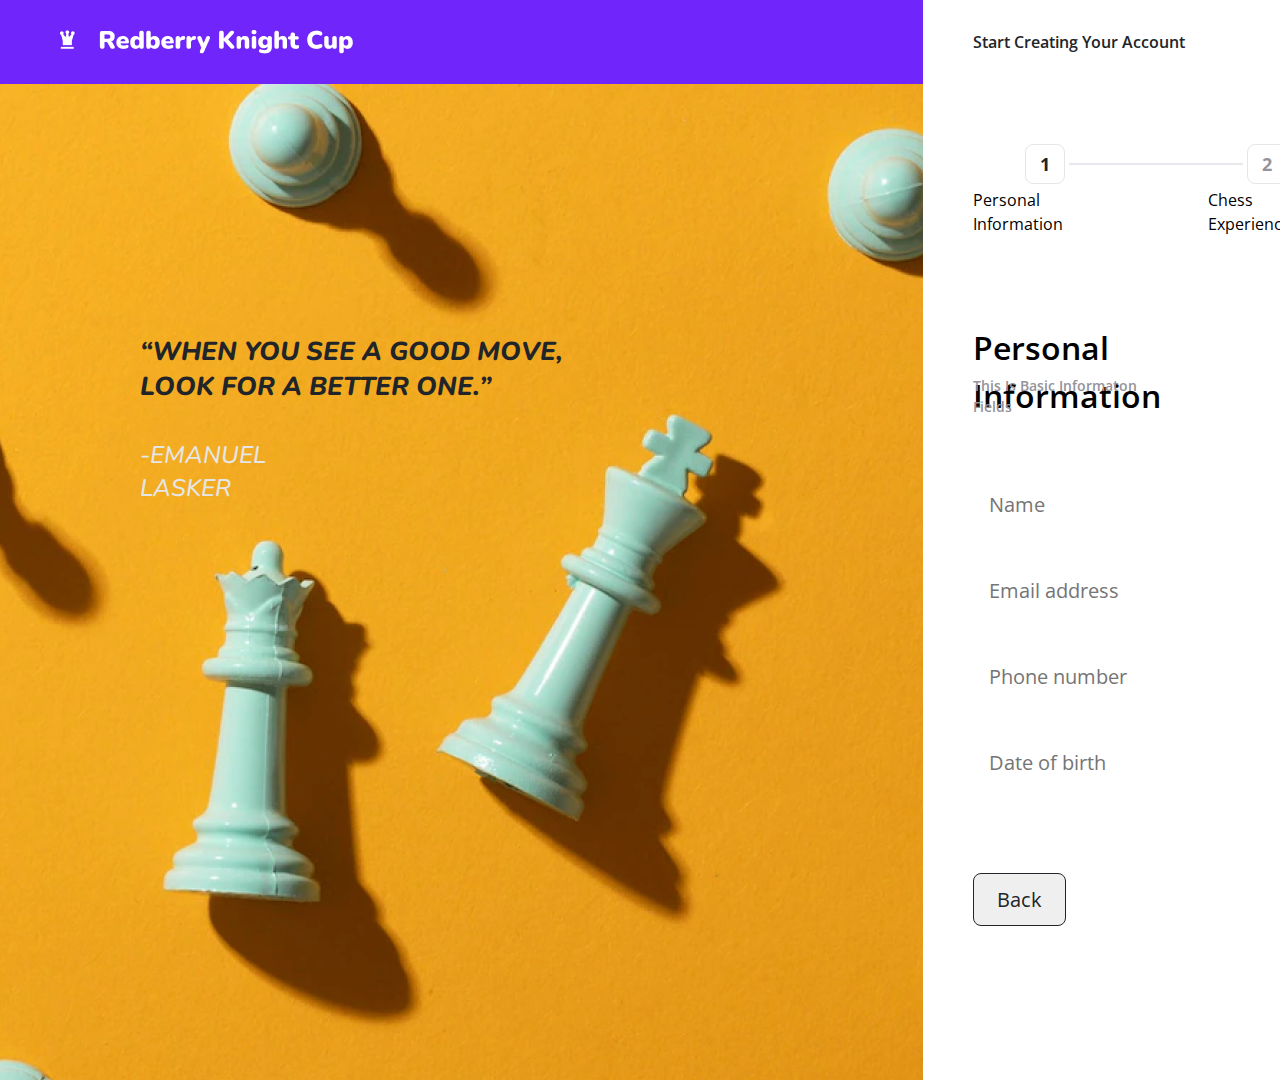
==== pages/page2.html @ 923c380a "2" ====
<!DOCTYPE html>
<html lang="en">
<head>
    <meta charset="UTF-8">
    <meta http-equiv="X-UA-Compatible" content="IE=edge">
    <meta name="viewport" content="width=device-width, initial-scale=1.0">
    <link rel="stylesheet" href="https://cdn.jsdelivr.net/npm/bootstrap-icons@1.8.3/font/bootstrap-icons.css">
    <link rel="stylesheet" href="/main.css">
    <title>Registration-personal information</title>
</head>

<!--2st page:Registration-personal information-->>
<body>
    <header>
        <img src="/images/Vector.png" class="header1">
        <img src="/images/Redberry Knight Cup.png" class="header2">
    </header>

    <div class="page2-left-rectangle">
        <div>“When you see a good move, look for a better one.”</div>
        <div>-Emanuel Lasker</div>
    </div>
    <div class="page2-right-rectangle">
       <span>Start creating your account</span>
       <!--personal information 1 chess experience 2-->
       <div class="wizard">
            <div class="frame">
                <div class="frame1">1</div>
                <div class="frame-line"></div>
                <div class="frame2">2</div>
            </div>
            <span>Personal information</span>
            <span>Chess experience</span>
       </div>
       <div class="P-information">Personal Information</div>
       <div class="B-information">This is basic informaton fields</div>
       <!--input field for personal information-->
       <div class="P-information-inputs">
            <input type="text" placeholder="Name">
            <input type="text" placeholder="Email address ">
            <input type="text" placeholder="Phone number ">
            <input type="text" placeholder="Date of birth ">
       </div>
       <a href="/index.html">
       <button class="back-BTN">Back</button>
       </a>
       <a href="/pages/page3.html">
       <button class="next-BTN">Next<i class="bi bi-arrow-right-circle"></i></button>
       </a>
    </div>

    <script src="main.js"></script>
</body>
</html>
---- main.css ----
/**/
@import url('https://fonts.googleapis.com/css2?family=Open+Sans:wght@300;400;500;600;700;800&display=swap');
@import url('https://fonts.googleapis.com/css2?family=Nunito:wght@200;300;400;500;800;900&display=swap');

*{
    margin: 0;
    padding: 0;
    box-sizing: border-box;
}

body{
    position: relative;
    background-color: rebeccapurple;
}


/* Header same for all pages============*/
header{
    position: absolute;
    width: 923px;
    height: 84px;
    left: 0px;
    top: 0px;
    background: #7025FB;
}
.header1{
    position: relative;
    left: 60px;
    top: 25px;
}
.header2{
    position: relative;
    left: 80px;
    top: 30px;
}

/*1st page   ==========================*/
/* left side ==========================*/
.page1-left-rectangle{
    position: absolute;
    width: 923px;
    height: 996px;
    left: 0px;
    top: 84px;
    background: url(images/Landing\ page-\ scrolling\ photo.png);
}


/* right side =========================*/
.page1-right-rectangle{
    position: absolute;
    width: 997px;
    height: 1080px;
    left: 923px;
    top: 0px;
    background: #FD5334;
    
}
/*text=>chess says */
.page1-right-rectangle div:nth-child(1){
    position: absolute;
    left: 80px;
    top: 265px;
    width: 500px;
    height: 110px;

    font-family: 'Nunito';
    font-style: normal;
    font-weight: 800;
    font-size: 80px;
    line-height: 109px;
    text-transform: uppercase;
    color: #FFFFFF;
}
/*text=>a lot about */
.page1-right-rectangle div:nth-child(2){
    position: absolute;
    top: 308px;
    left: 600px;

    font-family: 'Nunito';
    font-style: normal;
    font-weight: 700;
    font-size: 20px;
    line-height: 27px;
    text-transform: uppercase;
    color: #212529;
}
/*text=>who we are*/
.page1-right-rectangle div:nth-child(3){
    position: absolute;
    width: 570px;
    height: 109px;
    left: 80px;
    top: 390px;

    font-family: 'Nunito';
    font-style: normal;
    font-weight: 900;
    font-size: 80px;
    line-height: 109px;
    text-transform: uppercase;
    color: #FFFFFF;
}
/*button*/
.page1-right-rectangle button{
    position: absolute;
    display: flex;
    flex-direction: row;
    justify-content: center;
    align-items: center;
    gap: 10px;
    width: 191px;
    height: 53px;
    top: 600px;
    left: 80px;
    background: #212529;
    border: none;
    outline: none;
    border-radius: 8px;
    cursor: pointer;

    font-family: 'Open Sans';
    font-style: normal;
    font-weight: 400;
    font-size: 20px;
    line-height: 27px;
    text-transform: capitalize;
    color: #FFFFFF;
}
.page1-right-rectangle button:hover{
    outline: 4px solid #C2A5F9CC;
}



/*2nd page ============================*/
/*left side ==========================*/
.page2-left-rectangle{
    position: absolute;
    width: 923px;
    height: 996px;
    left: 0px;
    top: 84px;
    background: url(images/unsplash_27LH_0jXKYI.png);
}
.page2-left-rectangle div:nth-child(1){
    position: absolute;
    width: 423px;
    height: 83px;
    left: 140px;
    top: 250px;

    font-family: 'Nunito';
    font-style: italic;
    font-weight: 800;
    font-size: 26px;
    line-height: 35px;
    text-transform: uppercase;
    color: #212529;
}
.page2-left-rectangle div:nth-child(2){
    position: absolute;
    width: 222px;
    height: 33px;
    left: 140px;
    top: 355px;

    font-family: 'Nunito';
    font-style: italic;
    font-weight: 500;
    font-size: 24px;
    line-height: 33px;
    text-transform: uppercase;
    color: #E5E6E8;
}


/* right side =========================*/
.page2-right-rectangle{
    position: absolute;
    width: 997px;
    height: 1080px;
    left: 923px;
    top: 0px;
    background: #ffffff;
    
}
/*start creating your account=========*/
.page2-right-rectangle span{
    position: relative;
    top: 30px;
    left: 50px;
    font-family: 'Open Sans';
    font-style: normal;
    font-weight: 600;
    font-size: 16px;
    line-height: 150%;
    text-transform: capitalize;
    color: #212529;
}

/*personal information and  chess experience*/
.wizard{
    position: absolute;
    top: 144px;
    left: 50px;
    width: 366px;
    height: 65px;
}
.frame{
    position: relative;
    margin: 0 auto;
    width: 262px;
    height: 40px;
    display: flex;
    flex-direction: row;
    justify-content: center;
    align-items: center;
    gap: 4px;
}
.frame1{
    display: flex;
    justify-content: center;
    align-items: center;
    width: 40px;
    height: 40px;
    background: #FFFFFF;
    border: 1px solid #E5E6E8;
    border-radius: 8px;

    font-family: 'Open Sans';
    font-style: normal;
    font-weight: 700;
    font-size: 18px;
    line-height: 25px;
    color: #212529;
}
.frame-line{
    width: 174px;
    height: 0px;
    border: 1px solid rgba(185, 180, 196, 0.3);
}
.frame2{
    display: flex;
    justify-content: center;
    align-items: center;
    width: 40px;
    height: 40px;
    background: #FFFFFF;
    border: 1px solid #E5E6E8;
    border-radius: 8px;

    font-family: 'Open Sans';
    font-style: normal;
    font-weight: 700;
    font-size: 18px;
    line-height: 25px;
    color: #95939A;
}
.wizard span:nth-child(2){
    position: absolute;
    width: 158px;
    height: 24px;
    left: 0px;
    top: 44px;

    font-family: 'Open Sans';
    font-style: normal;
    font-weight: 400;
    font-size: 16px;
    line-height: 150%;
    color: #000000;
}
.wizard span:nth-child(3){
    position: absolute;
    width: 131px;
    height: 24px;
    left: 235px;
    top: 44px;

    font-family: 'Open Sans';
    font-style: normal;
    font-weight: 400;
    font-size: 16px;
    line-height: 150%;
    color: #000000;
}

/*personal information & basic information text*/
.P-information{
    position: absolute;
    width: 330px;
    height: 48px;
    left: 50px;
    top: 324px;

    font-family: 'Open Sans';
    font-style: normal;
    font-weight: 600;
    font-size: 32px;
    line-height: 150%;
    color: #000000;
}
.B-information{
    position: absolute;
    width: 205px;
    height: 21px;
    left: 50px;
    top: 375px;

    font-family: 'Open Sans';
    font-style: normal;
    font-weight: 600;
    font-size: 14px;
    line-height: 150%;
    text-transform: capitalize;
    color: #95939A;
}

/*personal informations inputs field*/
.P-information-inputs{
    position: absolute;
    display: flex;
    flex-direction: column;
    align-items: flex-start;
    gap: 40px;
    width: 775px;
    height: 304px;
    left: 50px;
    top: 481px;
}
.P-information-inputs input{
    position: relative;
    margin: 0 auto;
    padding: 8px 16px;
    width: 100%;
    height: 46px;
    border: none;
    border-radius: 5px;

    font-family: 'Open Sans';
    font-style: normal;
    font-weight: 400;
    font-size: 20px;
    line-height: 150%;
    color: #212529;
}

/*back and next buttons*/
.back-BTN{
    position: absolute;
    width: 93px;
    height: 53px;
    left: 50px;
    top: 873px;
    border: 1px solid #212529;
    border-radius: 8px;

    font-family: 'Open Sans';
    font-style: normal;
    font-weight: 400;
    font-size: 20px;
    line-height: 27px;
    text-transform: capitalize;
    color: #212529;
    cursor: pointer;

}
.next-BTN{
    position: absolute;
    display: flex;
    flex-direction: row;
    justify-content: center;
    align-items: center;
    gap: 13px;
    width: 128px;
    height: 53px;
    right: 175px;
    top: 873px;
    background: #212529;
    border-radius: 8px;
    cursor: pointer;

    font-family: 'Open Sans';
    font-style: normal;
    font-weight: 400;
    font-size: 20px;
    line-height: 27px;
    text-transform: capitalize;
    color: #FFFFFF;
}
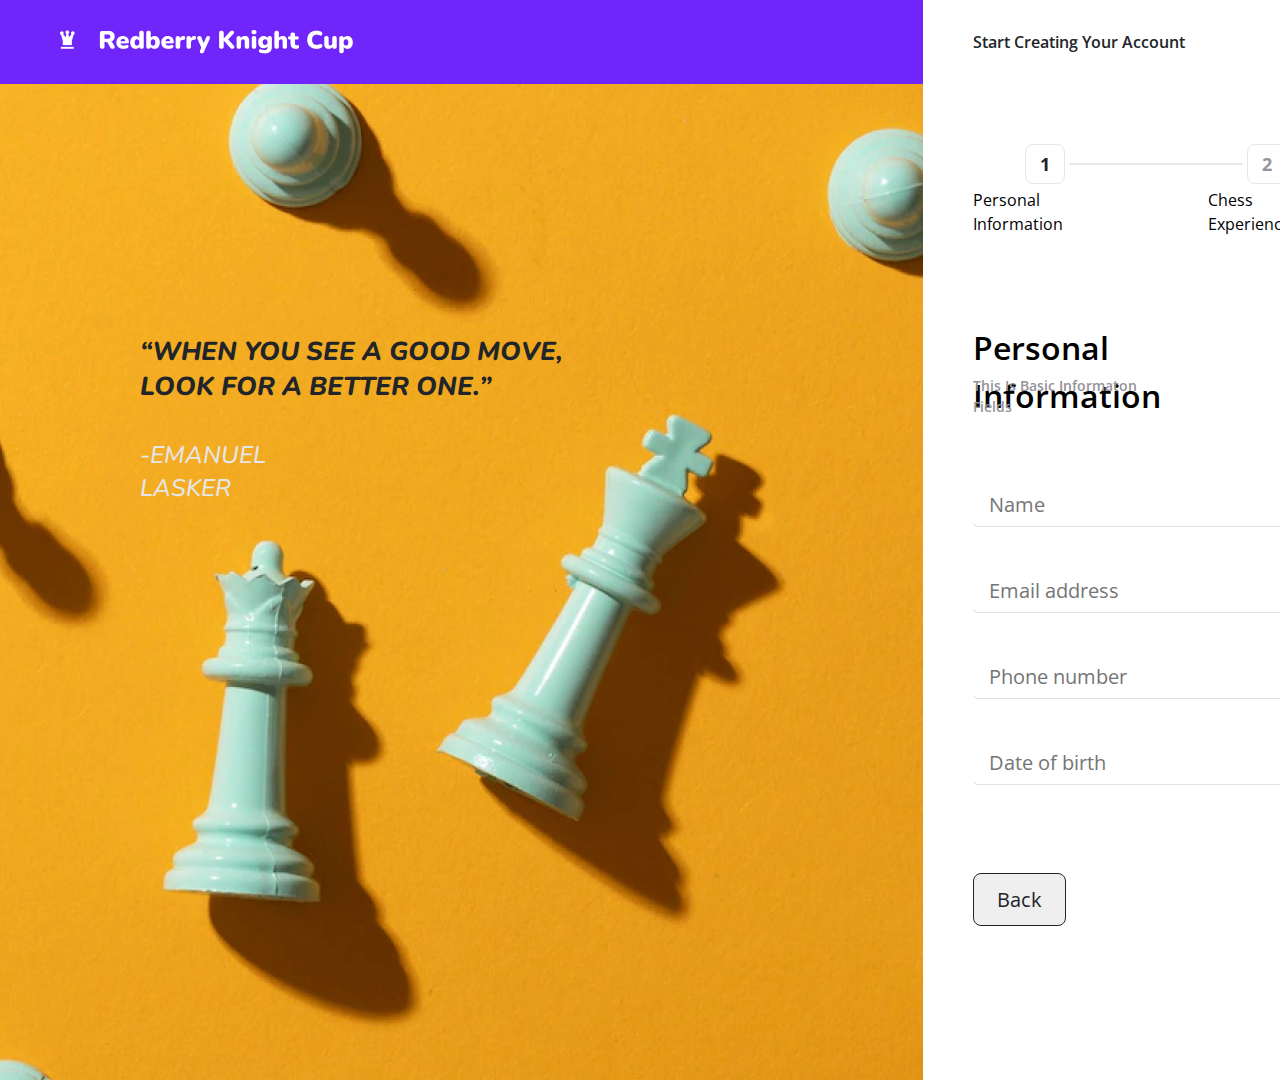
==== commit 1ecd6848: "5" ====
--- a/pages/page2.html
+++ b/pages/page2.html
@@ -34,21 +34,29 @@
        </div>
        <div class="P-information">Personal Information</div>
        <div class="B-information">This is basic informaton fields</div>
+       <!--error when inputs not valid-->
+       <div class="error">
+            <span id="invalid"></span>
+            <span onclick="hideErrorPanel()"><i class="bi bi-x-lg"></i></span>
+            <span id="correct"></span>
+       </div>
        <!--input field for personal information-->
-       <div class="P-information-inputs">
-            <input type="text" placeholder="Name">
-            <input type="text" placeholder="Email address ">
-            <input type="text" placeholder="Phone number ">
-            <input type="text" placeholder="Date of birth ">
+       <div class="Personal-information-inputs">
+            <input type="text" placeholder="Name" id="p-name">
+            <i class="bi bi-check-circle-fill" id="nameicon"></i>
+            
+            <input type="text" placeholder="Email address" id="p-email" >
+            <input type="number" placeholder="Phone number" id="p-phone" >
+            <input type="datetime" placeholder="Date of birth" id="p-date" >
        </div>
        <a href="/index.html">
-       <button class="back-BTN">Back</button>
+        <button class="back-BTN">Back</button>
        </a>
        <a href="/pages/page3.html">
-       <button class="next-BTN">Next<i class="bi bi-arrow-right-circle"></i></button>
+       <button class="next-BTN" type="submit">Next<i class="bi bi-arrow-right-circle"></i></button>
        </a>
     </div>
 
-    <script src="main.js"></script>
+    <script src="/main.js"></script>
 </body>
 </html>--- a/main.css
+++ b/main.css
@@ -287,7 +287,7 @@
     color: #000000;
 }
 
-/*personal information & basic information text*/
+/*personal information & basic information text(same css for 2-3 page)*/
 .P-information{
     position: absolute;
     width: 330px;
@@ -319,7 +319,7 @@
 }
 
 /*personal informations inputs field*/
-.P-information-inputs{
+.Personal-information-inputs{
     position: absolute;
     display: flex;
     flex-direction: column;
@@ -330,7 +330,60 @@
     left: 50px;
     top: 481px;
 }
-.P-information-inputs input{
+/*error panel*/
+.error{
+    position: relative;
+    top: 226px;
+    left: 600px;
+    width: 350px;
+    height: 87px;
+    background: rgba(255, 255, 255, 0.85);
+    border: 1px solid rgba(0, 0, 0, 0.1);
+    box-shadow: 0px 8px 16px rgba(0, 0, 0, 0.15);
+    border-radius: 4px;
+    display: none;
+}
+.error.active{
+    display: block;
+}
+.error span:nth-child(1){
+    position: absolute;
+    left: 50px;
+    top: 8px;
+
+    font-family: 'Open Sans';
+    font-style: normal;
+    font-weight: 600;
+    font-size: 14px;
+    text-transform: none;
+    line-height: 21px;
+    color: #DC3545;
+}
+.error span svg{
+    position: absolute;
+    left:-30px;
+}
+.error span:nth-child(2){
+    position: absolute;
+    cursor: pointer;
+    top: 8px;
+    left: 320px;
+}
+.error span:nth-child(3){
+    position: absolute;
+    top: 50px;
+    left: 25px;
+    font-family: 'Open Sans';
+    font-style: normal;
+    font-weight: 400;
+    font-size: 16px;
+    line-height: 24px;
+    text-transform: none;
+    color: #212529;
+}
+
+/*input area for personal information*/
+.Personal-information-inputs input{
     position: relative;
     margin: 0 auto;
     padding: 8px 16px;
@@ -338,13 +391,31 @@
     height: 46px;
     border: none;
     border-radius: 5px;
-
-    font-family: 'Open Sans';
-    font-style: normal;
-    font-weight: 400;
-    font-size: 20px;
-    line-height: 150%;
-    color: #212529;
+    box-shadow: inset 0px -1px 0px rgba(0, 0, 0, 0.125);
+
+    font-family: 'Open Sans';
+    font-style: normal;
+    font-weight: 400;
+    font-size: 20px;
+    line-height: 150%;
+    color: #212529;
+}
+
+/*hiding arrows from inputfield*/
+input[type=number]::-webkit-inner-spin-button, 
+input[type=number]::-webkit-outer-spin-button { 
+    -webkit-appearance: none;
+    -moz-appearance: none;
+    appearance: none; 
+}
+/**/
+#nameicon{
+    color: green;
+    position: absolute;
+    top: 0px;
+    right: 10px;
+    top: 13px;
+    display: none;
 }
 
 /*back and next buttons*/
@@ -365,7 +436,6 @@
     text-transform: capitalize;
     color: #212529;
     cursor: pointer;
-
 }
 .next-BTN{
     position: absolute;
@@ -389,4 +459,175 @@
     line-height: 27px;
     text-transform: capitalize;
     color: #FFFFFF;
+}
+
+
+
+
+/*3rd page ============================*/
+/*left rectangle ======================*/
+.page3-left-rectangle{
+    position: absolute;
+    width: 923px;
+    height: 996px;
+    left: 0px;
+    top: 84px;
+    background: url(images/pg3.png);
+}
+.page3-left-rectangle div:nth-child(1){
+    position: absolute;
+    width: 615px;
+    height: 83px;
+    left: 140px;
+    top: 197px;
+
+    font-family: 'Nunito';
+    font-style: italic;
+    font-weight: 800;
+    font-size: 26px;
+    line-height: 35px;
+    text-transform: uppercase;
+    color: #212529;
+}
+.page3-left-rectangle div:nth-child(2){
+    position: absolute;
+    width: 266px;
+    height: 33px;
+    left: 466px;
+    top: 312px;
+
+    font-family: 'Nunito';
+    font-style: italic;
+    font-weight: 500;
+    font-size: 24px;
+    line-height: 33px;
+    text-transform: uppercase;
+    color: #093F68;
+}
+
+
+/* right side =========================*/
+.page3-right-rectangle{
+    position: absolute;
+    width: 997px;
+    height: 1080px;
+    left: 923px;
+    top: 0px;
+    background: #ffffff;
+    
+}
+/*First step is done, continue to finish onboarding*/
+.page3-right-rectangle span{
+    position: relative;
+    top: 30px;
+    left: 50px;
+    font-family: 'Open Sans';
+    font-style: normal;
+    font-weight: 600;
+    font-size: 16px;
+    line-height: 150%;
+    text-transform: capitalize;
+    color: #212529;
+}
+
+/*input field for personal information======*/
+.Experience-information-inputs{
+    position: relative;
+    width: 800px;
+    height: 200px;
+    top: 490px;
+    left: 50px;
+}
+/*knoweladge input */
+.lvl-of-knoweladge::after{
+    position: absolute;
+    content: '';
+    left:365px;
+    top: 16px;
+    width: 7px;
+    height: 7px;
+    border-right: 2px solid #212529;
+    border-bottom: 2px solid #212529;
+    transform: rotate(45deg);
+    transition: 0.6s;
+}
+.lvl-of-knoweladge.active::after{
+    transform: rotate(225deg);
+}
+.knoweladge{
+    position: absolute;
+    width: 392px;
+    height: 46px;
+    border: none;
+    outline: none;
+    background: #FFFFFF;
+    box-shadow: inset 0px -1px 0px rgba(0, 0, 0, 0.125);
+    border-radius: 4px;
+    cursor: pointer;
+
+    font-family: 'Open Sans';
+    font-style: normal;
+    font-weight: 400;
+    font-size: 20px;
+    line-height: 150%;
+    color: #212529;
+}
+.K-options{
+    position: absolute;
+    width: 392px;
+    height: auto;
+    margin-top: 50px;
+    display: none;
+
+    font-family: 'Open Sans';
+    font-style: normal;
+    font-weight: 400;
+    font-size: 20px;
+    line-height: 150%;
+    color: #000000;
+    z-index: 9999;
+}
+.lvl-of-knoweladge.active .K-options{
+    display: block;
+}
+.K-options div{
+    margin-left: 15px;
+}
+.K-options div:hover{
+    cursor: pointer;
+    font-weight: 600;
+}
+/*character input */
+.character{
+    position: absolute;
+    width: 392px;
+    height: 46px;
+    right: 0;
+    border: none;
+    outline: none;
+    background: #FFFFFF;
+    box-shadow: inset 0px -1px 0px rgba(0, 0, 0, 0.125);
+    border-radius: 4px;
+    cursor: pointer;
+
+    font-family: 'Open Sans';
+    font-style: normal;
+    font-weight: 400;
+    font-size: 20px;
+    line-height: 150%;
+    color: #212529;
+}
+
+/*redberry championship*/
+.redberry-C span{
+    position: absolute;
+    top: 130px;
+    left: 0;
+
+    font-family: 'Open Sans';
+    font-style: normal;
+    font-weight: 400;
+    font-size: 20px;
+    line-height: 150%;
+
 }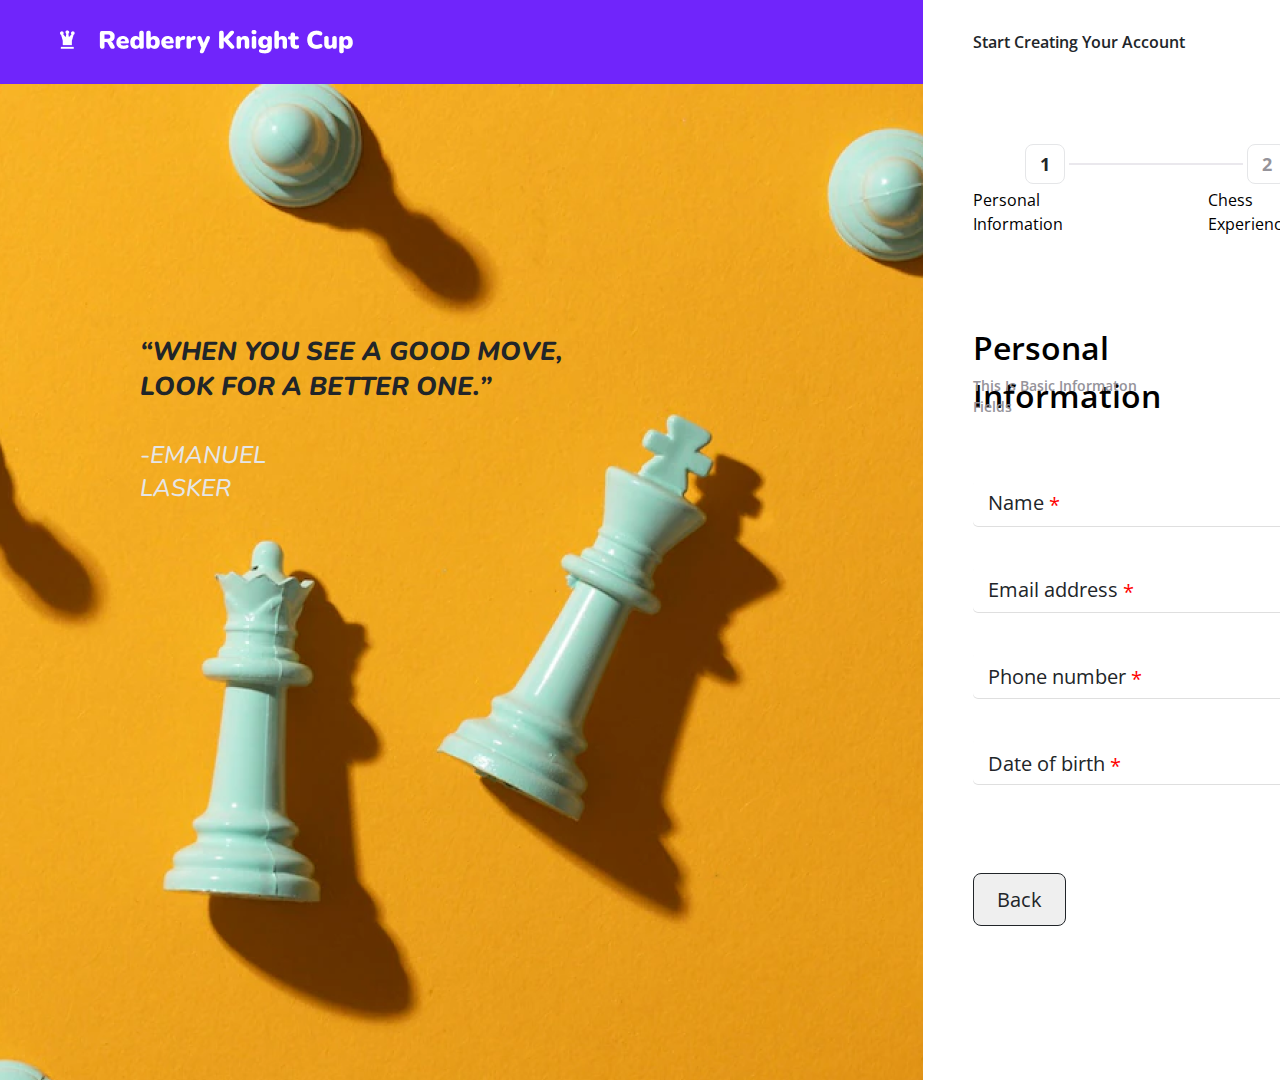
==== commit 508d7457: "10" ====
--- a/pages/page2.html
+++ b/pages/page2.html
@@ -9,7 +9,7 @@
     <title>Registration-personal information</title>
 </head>
 
-<!--2st page:Registration-personal information-->>
+<!--2st page:Registration-personal information-->
 <body>
     <header>
         <img src="/images/Vector.png" class="header1">
@@ -42,12 +42,25 @@
        </div>
        <!--input field for personal information-->
        <div class="Personal-information-inputs">
-            <input type="text" placeholder="Name" id="p-name">
+            <input type="text"  id="p-name">
+            <label for="p-name" class="p-name">Name</label>
+            <!--icon when validated-->
             <i class="bi bi-check-circle-fill" id="nameicon"></i>
             
-            <input type="text" placeholder="Email address" id="p-email" >
-            <input type="number" placeholder="Phone number" id="p-phone" >
-            <input type="datetime" placeholder="Date of birth" id="p-date" >
+            <input type="text" id="p-email">
+            <label for="p-email" class="p-email">Email address</label>
+            <!--icon when validated-->
+            <i class="bi bi-check-circle-fill" id="emailicon"></i>
+
+            <input type="number" id="p-phone">
+            <label for="p-phone" class="p-phone">Phone number</label>
+            <!--icon when validated-->
+            <i class="bi bi-check-circle-fill" id="phoneicon"></i>
+
+            <input type="datetime" id="p-date">
+            <label for="p-date" class="p-date">Date of birth</label>
+            <!--icon when validated-->
+            <i class="bi bi-check-circle-fill" id="dateicon"></i>
        </div>
        <a href="/index.html">
         <button class="back-BTN">Back</button>
@@ -57,6 +70,6 @@
        </a>
     </div>
 
-    <script src="/main.js"></script>
+    <script async src="/main.js" defer></script>
 </body>
 </html>--- a/main.css
+++ b/main.css
@@ -2,7 +2,7 @@
 @import url('https://fonts.googleapis.com/css2?family=Open+Sans:wght@300;400;500;600;700;800&display=swap');
 @import url('https://fonts.googleapis.com/css2?family=Nunito:wght@200;300;400;500;800;900&display=swap');
 
-*{
+*,*::after,*::before{
     margin: 0;
     padding: 0;
     box-sizing: border-box;
@@ -10,7 +10,8 @@
 
 body{
     position: relative;
-    background-color: rebeccapurple;
+    width: 1920px;
+    height: 1080px;
 }
 
 
@@ -53,8 +54,7 @@
     height: 1080px;
     left: 923px;
     top: 0px;
-    background: #FD5334;
-    
+    background: #FD5334;  
 }
 /*text=>chess says */
 .page1-right-rectangle div:nth-child(1){
@@ -129,7 +129,8 @@
     color: #FFFFFF;
 }
 .page1-right-rectangle button:hover{
-    outline: 4px solid #C2A5F9CC;
+    border: 4px solid rgba(194, 165, 249, 0.8);
+    border-radius: 8px;
 }
 
 
@@ -400,21 +401,104 @@
     line-height: 150%;
     color: #212529;
 }
-
-/*hiding arrows from inputfield*/
+/*text in input fields(insted of placeholders)*/
+.p-name{
+    position: absolute;
+    top: 7px;
+    left: 15px;
+
+    font-family: 'Open Sans';
+    font-style: normal;
+    font-weight: 400;
+    font-size: 20px;
+    line-height: 30px;
+    color: #212529;
+}
+.p-email{
+    position: absolute;
+    top: 94px;
+    left: 15px;
+
+    font-family: 'Open Sans';
+    font-style: normal;
+    font-weight: 400;
+    font-size: 20px;
+    line-height: 30px;
+    color: #212529;
+}
+.p-phone{
+    position: absolute;
+    top: 181px;
+    left: 15px;
+
+    font-family: 'Open Sans';
+    font-style: normal;
+    font-weight: 400;
+    font-size: 20px;
+    line-height: 30px;
+    color: #212529;
+}
+.p-date{
+    position: absolute;
+    top: 268px;
+    left: 15px;
+
+    font-family: 'Open Sans';
+    font-style: normal;
+    font-weight: 400;
+    font-size: 20px;
+    line-height: 30px;
+    color: #212529;
+}
+.p-name::after,.p-email::after,.p-phone::after,.p-date::after{
+    position: absolute;
+    content: '*';
+    margin-top: 2px;
+    margin-left: 5px;
+    color: red;
+}
+
+
+
+
+/*hiding arrows from number inputfield */
 input[type=number]::-webkit-inner-spin-button, 
 input[type=number]::-webkit-outer-spin-button { 
     -webkit-appearance: none;
     -moz-appearance: none;
     appearance: none; 
 }
-/**/
+/*validate icons*/
 #nameicon{
     color: green;
     position: absolute;
     top: 0px;
     right: 10px;
     top: 13px;
+    display: none;
+}
+#emailicon{
+    color: green;
+    position: absolute;
+    top: 0px;
+    right: 10px;
+    top: 100px;
+    display: none;
+}
+#phoneicon{
+    color: green;
+    position: absolute;
+    top: 0px;
+    right: 10px;
+    top:185px;
+    display: none;
+}
+#dateicon{
+    color: green;
+    position: absolute;
+    top: 0px;
+    right: 10px;
+    top:275px;
     display: none;
 }
 
@@ -436,6 +520,11 @@
     text-transform: capitalize;
     color: #212529;
     cursor: pointer;
+}
+.back-BTN:hover{
+    background: rgba(185, 180, 196, 0.3);
+    border: 1px solid rgba(194, 165, 249, 0.8);
+    border-radius: 8px;
 }
 .next-BTN{
     position: absolute;
@@ -460,6 +549,10 @@
     text-transform: capitalize;
     color: #FFFFFF;
 }
+.next-BTN:hover{
+    border: 4px solid rgba(194, 165, 249, 0.8);
+    border-radius: 8px;
+}
 
 
 
@@ -577,6 +670,7 @@
     width: 392px;
     height: auto;
     margin-top: 50px;
+    background-color: #ffffff;
     display: none;
 
     font-family: 'Open Sans';
@@ -617,17 +711,172 @@
     line-height: 150%;
     color: #212529;
 }
+.choose-your-character::after{
+    position: absolute;
+    content: '';
+    left:765px;
+    top: 16px;
+    width: 7px;
+    height: 7px;
+    border-right: 2px solid #212529;
+    border-bottom: 2px solid #212529;
+    transform: rotate(45deg);
+    transition: 0.6s;
+}
+.choose-your-character.active::after{
+    transform: rotate(225deg);
+}
+/*dropdown for character*/
+.C-options{
+    position: absolute;
+    flex-direction: column;
+    gap: 16px;
+    justify-content: center;
+    left: 400px;
+    top: 55px;
+    width: 390px;
+    height: 420px;
+    background-color: rgb(255, 255, 255);
+    z-index: 9999;
+    display: none;
+}
+.choose-your-character.active .C-options{
+    display: flex;
+}
+.C-options div{
+    display: flex;
+    flex-direction: row;
+    justify-content: space-between;
+    align-items: center;
+    margin-left: 10px;
+    width: 100%;
+    height: 72px;
+    cursor: pointer;
+
+    font-family: 'Open Sans';
+    font-style: normal;
+    font-weight: 400;
+    font-size: 20px;
+    line-height: 150%;
+    color: #212529;
+}
+.C-options img{
+    width: 100px;
+    height: 72px;
+}
+
+
 
 /*redberry championship*/
+.redberry-C{
+    width: 750px;
+    height: 60px;
+    position: relative;
+    left: 0px;
+    top: 140px;
+}
 .redberry-C span{
     position: absolute;
-    top: 130px;
-    left: 0;
-
-    font-family: 'Open Sans';
-    font-style: normal;
-    font-weight: 400;
-    font-size: 20px;
-    line-height: 150%;
-
+    top: 0px;
+    left: 0px;
+    font-family: 'Open Sans';
+    font-style: normal;
+    font-weight: 400;
+    font-size: 20px;
+    line-height: 150%
+}
+.redberry-C input,.redberry-C label{
+    position: relative;
+    margin-top: 50px;
+    width: 20px;
+    height: 20px;
+  
+    font-family: 'Open Sans';
+    font-style: normal;
+    font-weight: 400;
+    font-size: 16px;
+    line-height: 24px;
+    color: #212529;
+}
+.redberry-C label{
+    margin-right: 50px;
+}
+
+/*nextBTN*/
+.done-BTN{
+    position: absolute;
+    display: flex;
+    flex-direction: row;
+    justify-content: center;
+    align-items: center;
+    gap: 13px;
+    width: 128px;
+    height: 53px;
+    right: 175px;
+    top: 873px;
+    background: #212529;
+    border-radius: 8px;
+    cursor: pointer;
+
+    font-family: 'Open Sans';
+    font-style: normal;
+    font-weight: 400;
+    font-size: 20px;
+    line-height: 27px;
+    text-transform: capitalize;
+    color: #FFFFFF;
+}
+.done-BTN:hover{
+    border: 4px solid rgba(194, 165, 249, 0.8);
+    border-radius: 8px;
+}
+
+
+
+
+
+/*page 4 =============================*/
+/*left side*/
+.page4-left-rectangle{
+    position: absolute;
+    width: 923px;
+    height: 996px;
+    left: 0px;
+    top: 84px;
+    background: url(images/page4Background.png);
+}
+/*right side*/
+.page4-right-rectangle{
+    position: absolute;
+    width: 997px;
+    height: 1080px;
+    left: 923px;
+    top: 0px;
+    background: #ffffff;  
+}
+
+.onboarding-completed{
+    position: relative;
+    top: 416px;
+    left: 278px;
+    width: 410px;
+    height: 260px;
+}
+.onboarding-completed span{
+    position: absolute;
+    bottom: 0px;
+    bottom: 2px;
+    font-family: 'Nunito';
+    font-style: normal;
+    font-weight: 800;
+    font-size: 36px;
+    line-height: 150%;
+    color: #000000;
+}
+.onboarding-completed img{
+    position: absolute;
+    top: 5px;
+    left: 110px;
+    width: 183px;
+    height: 190px;
 }